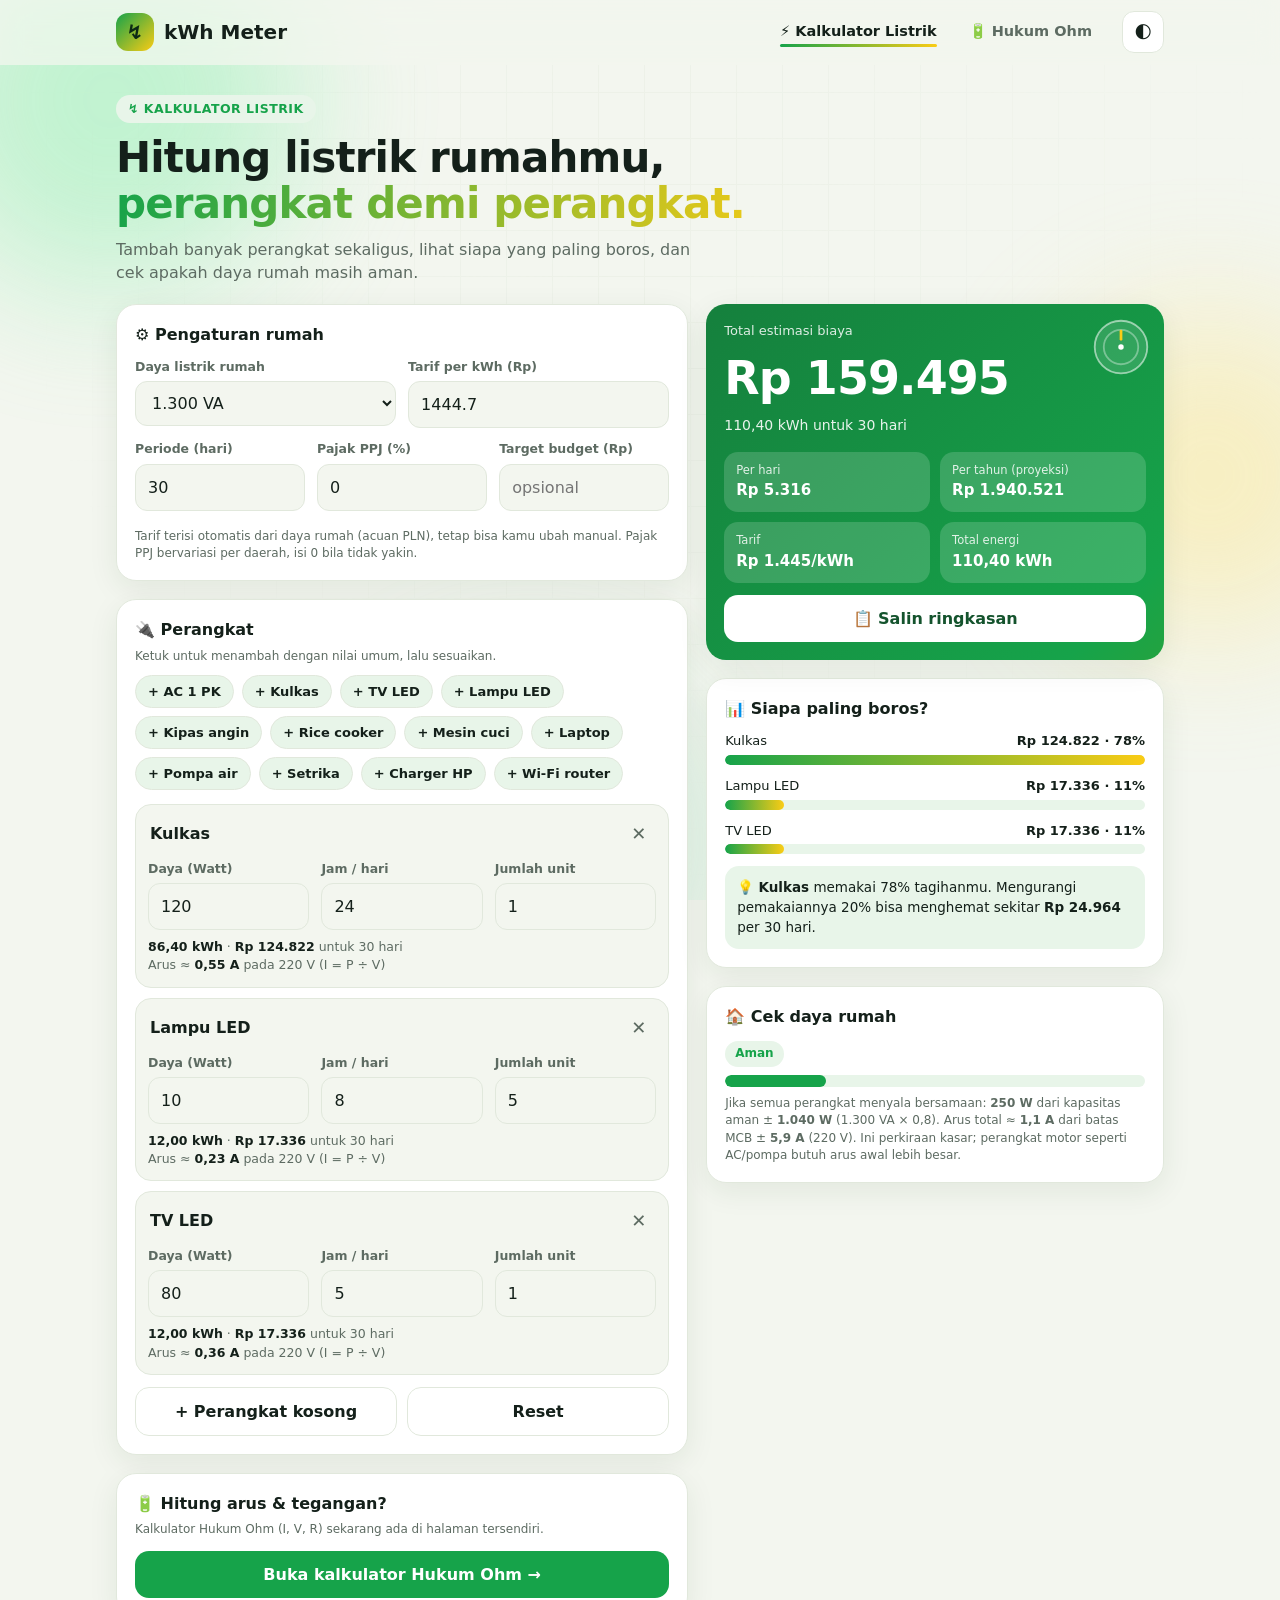
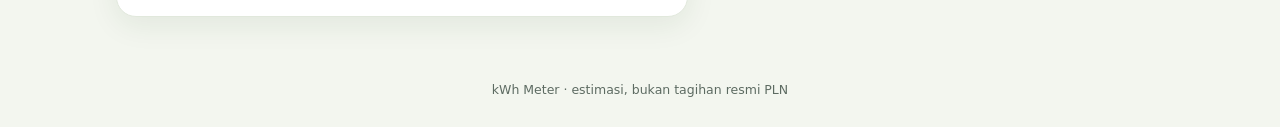
==== website ipas/index.html @ e5e9cfa2 "Kalkulator listrik dan Hukum Ohm" ====
<!DOCTYPE html>
<html lang="id">

<head>
    <meta charset="UTF-8">
    <meta name="viewport" content="width=device-width, initial-scale=1, viewport-fit=cover">
    <meta name="theme-color" content="#16a34a">
    <title>kWh Meter — Kalkulator Listrik</title>
    <link rel="stylesheet" href="css/style.css">
</head>

<body>
    <div class="bg" aria-hidden="true">
        <span class="blob"></span><span class="blob"></span><span class="blob"></span>
        <span class="dot"></span><span class="dot"></span><span class="dot"></span>
        <span class="dot"></span><span class="dot"></span><span class="dot"></span>
    </div>

    <header class="nav">
        <div class="nav-in">
            <a class="logo" href="index.html"><i>↯</i> kWh Meter</a>
            <nav class="menu" id="menu" aria-label="Navigasi utama">
                <a href="index.html" class="active" aria-current="page">⚡ Kalkulator Listrik</a>
                <a href="Ohm.html">🔋 Hukum Ohm</a>
            </nav>
            <div class="nav-actions">
                <button class="icon-btn" id="theme" aria-label="Ganti tema"><span>🌓</span></button>
                <button class="icon-btn burger" id="burger" aria-label="Buka menu" aria-expanded="false"
                    aria-controls="menu"><i></i></button>
            </div>
        </div>
    </header>
    <div class="scrim" id="scrim"></div>

    <main class="wrap">
        <div class="hero">
            <span class="eyebrow">↯ Kalkulator listrik</span>
            <h1>Hitung listrik rumahmu, <em>perangkat demi perangkat.</em></h1>
            <p>Tambah banyak perangkat sekaligus, lihat siapa yang paling boros, dan cek apakah daya rumah masih aman.
            </p>
        </div>

        <div class="grid">
            <div>
                <div class="card">
                    <h2>⚙️ Pengaturan rumah</h2>
                    <div class="row2">
                        <div class="field">
                            <label for="va">Daya listrik rumah</label>
                            <select id="va"></select>
                        </div>
                        <div class="field">
                            <label for="tarif">Tarif per kWh (Rp)</label>
                            <input id="tarif" type="number" inputmode="decimal" min="0">
                        </div>
                    </div>
                    <div class="row3">
                        <div class="field">
                            <label for="hari">Periode (hari)</label>
                            <input id="hari" type="number" inputmode="numeric" min="1" value="30">
                        </div>
                        <div class="field">
                            <label for="ppj">Pajak PPJ (%)</label>
                            <input id="ppj" type="number" inputmode="decimal" min="0" value="0">
                        </div>
                        <div class="field">
                            <label for="budget">Target budget (Rp)</label>
                            <input id="budget" type="number" inputmode="numeric" min="0" placeholder="opsional">
                        </div>
                    </div>
                    <p class="hint">Tarif terisi otomatis dari daya rumah (acuan PLN), tetap bisa kamu ubah manual.
                        Pajak PPJ bervariasi per daerah, isi 0 bila tidak yakin.</p>
                </div>

                <div class="card">
                    <h2>🔌 Perangkat</h2>
                    <p class="hint" style="margin:-6px 0 10px">Ketuk untuk menambah dengan nilai umum, lalu sesuaikan.
                    </p>
                    <div class="chips" id="chips"></div>
                    <div id="list"></div>
                    <div class="btns">
                        <button class="btn btn-ghost" id="addBlank">+ Perangkat kosong</button>
                        <button class="btn btn-ghost" id="reset">Reset</button>
                    </div>
                </div>

                <div class="card">
                    <h2>🔋 Hitung arus &amp; tegangan?</h2>
                    <p class="hint" style="margin:-6px 0 12px">Kalkulator Hukum Ohm (I, V, R) sekarang ada di halaman
                        tersendiri.</p>
                    <div class="btns"><a class="btn btn-primary" href="ohm.html"
                            style="text-align:center;text-decoration:none">Buka kalkulator Hukum Ohm →</a></div>
                </div>
            </div>

            <div>
                <div class="card total" id="totalCard">
                    <svg class="dial" id="dial" viewBox="0 0 64 64" aria-hidden="true">
                        <circle cx="32" cy="32" r="29" fill="rgba(255,255,255,.12)" stroke="rgba(255,255,255,.55)"
                            stroke-width="2" />
                        <g class="disc">
                            <circle cx="32" cy="32" r="19" fill="none" stroke="rgba(255,255,255,.35)"
                                stroke-width="2" />
                            <rect x="30.5" y="13" width="3" height="12" rx="1.5" fill="#facc15" />
                        </g>
                        <circle cx="32" cy="32" r="3" fill="#fff" />
                    </svg>
                    <div class="lbl">Total estimasi biaya</div>
                    <div class="big" id="cost">Rp 0</div>
                    <div class="sub" id="sub">0 kWh untuk 30 hari</div>
                    <div class="stats">
                        <div class="stat"><span>Per hari</span><b id="perDay">-</b></div>
                        <div class="stat"><span>Per tahun (proyeksi)</span><b id="perYear">-</b></div>
                        <div class="stat"><span>Tarif</span><b id="rate">-</b></div>
                        <div class="stat"><span>Total energi</span><b id="token">-</b></div>
                    </div>
                    <div class="btns"><button class="btn" id="copy" style="background:#fff;color:#14532d">📋 Salin
                            ringkasan</button></div>
                </div>

                <div class="card" id="budgetCard" hidden>
                    <h2>🎯 Target budget</h2>
                    <div id="budgetInfo"></div>
                </div>

                <div class="card">
                    <h2>📊 Siapa paling boros?</h2>
                    <div id="bars"></div>
                    <div class="tip" id="tip" style="margin-top:6px"></div>
                </div>

                <div class="card">
                    <h2>🏠 Cek daya rumah</h2>
                    <div id="cap"></div>
                </div>
            </div>
        </div>
    </main>
    <p class="foot">kWh Meter · estimasi, bukan tagihan resmi PLN</p>
    <div class="toast" id="toast" role="status"></div>

    <script src="JS/Common.js"></script>
    <script src="JS/Main.js"></script>
</body>

</html>
---- website ipas/css/style.css ----
/* =========================================================
   kWh Meter — style.css (dipakai index.html & ohm.html)
   ========================================================= */
:root {
    --bg: #f3f6ef;
    --card: #ffffff;
    --ink: #14201a;
    --muted: #5d6b62;
    --line: #e1e8dc;
    --brand: #16a34a;
    --brand2: #facc15;
    --brand-ink: #ffffff;
    --soft: #e8f5e9;
    --warn: #d97706;
    --bad: #dc2626;
    --shadow: 0 8px 30px rgba(20, 60, 30, .08);
    --shadow-lg: 0 18px 44px rgba(20, 60, 30, .16);
    --nav-h: 64px;
    --ease: cubic-bezier(.22, 1, .36, 1);
}

@media (prefers-color-scheme:dark) {
    :root:not([data-theme="light"]) {
        --bg: #0e1511;
        --card: #16201a;
        --ink: #eaf3ec;
        --muted: #93a69a;
        --line: #26352c;
        --brand: #4ade80;
        --brand-ink: #06210f;
        --soft: #1b2c21;
        --shadow: 0 8px 30px rgba(0, 0, 0, .35);
        --shadow-lg: 0 18px 44px rgba(0, 0, 0, .5);
    }
}

:root[data-theme="dark"] {
    --bg: #0e1511;
    --card: #16201a;
    --ink: #eaf3ec;
    --muted: #93a69a;
    --line: #26352c;
    --brand: #4ade80;
    --brand-ink: #06210f;
    --soft: #1b2c21;
    --shadow: 0 8px 30px rgba(0, 0, 0, .35);
    --shadow-lg: 0 18px 44px rgba(0, 0, 0, .5);
}

* {
    box-sizing: border-box;
    margin: 0
}

html {
    scroll-behavior: smooth;
    -webkit-text-size-adjust: 100%
}

body {
    font-family: system-ui, -apple-system, "Segoe UI", Roboto, sans-serif;
    background: var(--bg);
    color: var(--ink);
    line-height: 1.45;
    min-height: 100vh;
    min-height: 100dvh;
    overflow-x: hidden;
    transition: background .35s, color .35s
}

body.lock {
    overflow: hidden
}

a {
    color: inherit
}

button {
    font-family: inherit
}

/* ===== Navbar ===== */
.nav {
    position: sticky;
    top: 0;
    z-index: 50;
    background: color-mix(in srgb, var(--bg) 78%, transparent);
    -webkit-backdrop-filter: blur(14px) saturate(1.4);
    backdrop-filter: blur(14px) saturate(1.4);
    border-bottom: 1px solid transparent;
    transition: border-color .3s, box-shadow .3s
}

.nav.scrolled {
    border-bottom-color: var(--line);
    box-shadow: 0 6px 24px rgba(20, 60, 30, .07)
}

.nav-in {
    max-width: 1080px;
    margin: 0 auto;
    height: var(--nav-h);
    padding: 0 16px;
    display: flex;
    align-items: center;
    gap: 16px
}

.logo {
    display: flex;
    align-items: center;
    gap: 10px;
    font-weight: 800;
    font-size: 20px;
    text-decoration: none;
    margin-right: auto;
    white-space: nowrap
}

.logo i {
    width: 38px;
    height: 38px;
    border-radius: 12px;
    background: linear-gradient(135deg, var(--brand), var(--brand2));
    display: grid;
    place-items: center;
    font-style: normal;
    color: #0b2a14;
    font-size: 20px;
    animation: zap 2.4s ease-in-out infinite
}

.menu {
    display: flex;
    align-items: center;
    gap: 4px
}

.menu a {
    position: relative;
    text-decoration: none;
    font-weight: 700;
    font-size: 14.5px;
    color: var(--muted);
    padding: 9px 14px;
    border-radius: 12px;
    transition: color .2s, background .2s
}

.menu a::after {
    content: "";
    position: absolute;
    left: 14px;
    right: 14px;
    bottom: 5px;
    height: 2.5px;
    border-radius: 3px;
    background: linear-gradient(90deg, var(--brand), var(--brand2));
    transform: scaleX(0);
    transform-origin: left;
    transition: transform .35s var(--ease)
}

.menu a:hover {
    color: var(--ink);
    background: var(--soft)
}

.menu a:hover::after,
.menu a.active::after {
    transform: scaleX(1)
}

.menu a.active {
    color: var(--ink)
}

.nav-actions {
    display: flex;
    align-items: center;
    gap: 8px
}

.icon-btn {
    border: 1px solid var(--line);
    background: var(--card);
    color: var(--ink);
    border-radius: 12px;
    width: 42px;
    height: 42px;
    display: grid;
    place-items: center;
    cursor: pointer;
    font-size: 17px;
    transition: transform .25s var(--ease), border-color .2s, box-shadow .2s
}

.icon-btn:hover {
    border-color: var(--brand);
    box-shadow: 0 4px 14px rgba(22, 163, 74, .2)
}

.icon-btn:active {
    transform: scale(.92)
}

#theme span {
    display: inline-block;
    transition: transform .5s var(--ease)
}

#theme:hover span {
    transform: rotate(200deg)
}

/* Hamburger */
.burger {
    display: none;
    position: relative;
    z-index: 61
}

.burger i,
.burger i::before,
.burger i::after {
    content: "";
    display: block;
    width: 20px;
    height: 2.5px;
    border-radius: 3px;
    background: var(--ink);
    transition: transform .35s var(--ease), background .2s, opacity .2s
}

.burger i {
    position: relative
}

.burger i::before {
    position: absolute;
    top: -6.5px
}

.burger i::after {
    position: absolute;
    top: 6.5px
}

.burger[aria-expanded="true"] i {
    background: transparent
}

.burger[aria-expanded="true"] i::before {
    transform: translateY(6.5px) rotate(45deg)
}

.burger[aria-expanded="true"] i::after {
    transform: translateY(-6.5px) rotate(-45deg)
}

.scrim {
    position: fixed;
    inset: 0;
    z-index: 55;
    background: rgba(6, 20, 12, .5);
    -webkit-backdrop-filter: blur(3px);
    backdrop-filter: blur(3px);
    opacity: 0;
    visibility: hidden;
    transition: opacity .3s, visibility .3s
}

.scrim.show {
    opacity: 1;
    visibility: visible
}

@media(max-width:760px) {
    .burger {
        display: grid
    }

    .menu {
        position: fixed;
        z-index: 60;
        top: 0;
        right: 0;
        bottom: 0;
        width: min(300px, 82vw);
        flex-direction: column;
        align-items: stretch;
        gap: 6px;
        padding: calc(var(--nav-h) + 12px) 16px 24px;
        background: var(--card);
        border-left: 1px solid var(--line);
        box-shadow: var(--shadow-lg);
        transform: translateX(105%);
        visibility: hidden;
        transition: transform .4s var(--ease), visibility .4s
    }

    .menu.open {
        transform: none;
        visibility: visible
    }

    .menu a {
        font-size: 16px;
        padding: 14px 16px;
        background: var(--soft);
        opacity: 0;
        transform: translateX(24px);
        transition: opacity .35s, transform .45s var(--ease), color .2s
    }

    .menu a::after {
        left: 16px;
        right: 16px;
        bottom: 8px
    }

    .menu.open a {
        opacity: 1;
        transform: none
    }

    .menu.open a:nth-child(1) {
        transition-delay: .08s
    }

    .menu.open a:nth-child(2) {
        transition-delay: .14s
    }

    .menu.open a:nth-child(3) {
        transition-delay: .2s
    }
}

/* ===== Layout ===== */
.wrap {
    max-width: 1080px;
    margin: 0 auto;
    padding: 22px 16px 56px
}

.hero {
    padding: 8px 0 20px
}

.hero .eyebrow {
    display: inline-flex;
    align-items: center;
    gap: 6px;
    font-size: 12.5px;
    font-weight: 800;
    letter-spacing: .04em;
    text-transform: uppercase;
    color: var(--brand);
    background: var(--soft);
    padding: 5px 12px;
    border-radius: 99px;
    margin-bottom: 12px
}

.hero h1 {
    font-size: clamp(26px, 5.4vw, 42px);
    line-height: 1.1;
    letter-spacing: -.02em;
    max-width: 680px
}

.hero h1 em {
    font-style: normal;
    background: linear-gradient(100deg, var(--brand), var(--brand2), var(--brand));
    background-size: 220% 100%;
    -webkit-background-clip: text;
    background-clip: text;
    color: transparent;
    animation: gradmove 5s linear infinite
}

.hero p {
    color: var(--muted);
    margin-top: 10px;
    max-width: 580px
}

.grid {
    display: grid;
    grid-template-columns: 1.25fr 1fr;
    gap: 18px;
    align-items: start
}

.grid>div {
    min-width: 0
}

@media(max-width:900px) {
    .grid {
        grid-template-columns: 1fr
    }
}

.card {
    background: var(--card);
    border: 1px solid var(--line);
    border-radius: 20px;
    padding: 18px;
    box-shadow: var(--shadow);
    transition: transform .35s var(--ease), box-shadow .35s, border-color .3s, background .35s
}

.card:hover {
    transform: translateY(-3px);
    box-shadow: var(--shadow-lg);
    border-color: color-mix(in srgb, var(--brand) 35%, var(--line))
}

.card+.card {
    margin-top: 18px
}

h2 {
    font-size: 16px;
    margin-bottom: 12px;
    display: flex;
    align-items: center;
    gap: 8px
}

label {
    display: block;
    font-size: 12.5px;
    font-weight: 600;
    color: var(--muted);
    margin-bottom: 5px
}

input,
select {
    width: 100%;
    padding: 11px 12px;
    border-radius: 12px;
    border: 1.5px solid var(--line);
    background: var(--bg);
    color: var(--ink);
    font: inherit;
    font-size: 16px;
    outline: none;
    transition: border-color .2s, box-shadow .2s, background .2s
}

input:focus,
select:focus {
    border-color: var(--brand);
    box-shadow: 0 0 0 3px color-mix(in srgb, var(--brand) 22%, transparent)
}

.row2 {
    display: grid;
    grid-template-columns: 1fr 1fr;
    gap: 12px
}

.row3 {
    display: grid;
    grid-template-columns: 1fr 1fr 1fr;
    gap: 12px
}

.row2>*,
.row3>* {
    min-width: 0
}

@media(max-width:480px) {
    .row3 {
        grid-template-columns: 1fr 1fr
    }

    .row3>:last-child:nth-child(odd) {
        grid-column: 1/-1
    }

    .card {
        padding: 15px;
        border-radius: 18px
    }
}

@media(max-width:380px) {
    .row2 {
        grid-template-columns: 1fr
    }
}

.field {
    margin-bottom: 12px
}

.hint {
    font-size: 12px;
    color: var(--muted);
    margin-top: 5px
}

.chips {
    display: flex;
    flex-wrap: wrap;
    gap: 8px;
    margin-bottom: 14px
}

.chip {
    border: 1px solid var(--line);
    background: var(--soft);
    color: var(--ink);
    padding: 8px 12px;
    border-radius: 999px;
    font-size: 13px;
    cursor: pointer;
    font-weight: 600;
    transition: transform .2s var(--ease), border-color .2s, background .2s, box-shadow .2s
}

.chip:hover {
    border-color: var(--brand);
    transform: translateY(-2px);
    box-shadow: 0 6px 14px rgba(22, 163, 74, .15)
}

.chip:active {
    transform: scale(.93)
}

.dev {
    border: 1px solid var(--line);
    border-radius: 16px;
    padding: 12px;
    margin-bottom: 10px;
    background: var(--bg);
    transition: border-color .2s
}

.dev:focus-within {
    border-color: var(--brand)
}

.dev-top {
    display: flex;
    gap: 8px;
    align-items: center;
    margin-bottom: 10px
}

.dev-top input {
    font-weight: 700;
    background: transparent;
    border: none;
    padding: 4px 2px;
    border-radius: 6px
}

.dev-top input:focus {
    box-shadow: none;
    background: var(--card)
}

.del {
    border: none;
    background: transparent;
    color: var(--muted);
    font-size: 18px;
    cursor: pointer;
    padding: 6px 10px;
    border-radius: 8px;
    transition: color .2s, background .2s, transform .2s
}

.del:hover {
    color: var(--bad);
    background: color-mix(in srgb, var(--bad) 10%, transparent);
    transform: rotate(90deg)
}

.dev-cost {
    font-size: 12.5px;
    color: var(--muted);
    margin-top: 8px
}

.dev-cost b {
    color: var(--ink)
}

.btn {
    position: relative;
    overflow: hidden;
    border: none;
    border-radius: 14px;
    padding: 12px 16px;
    font: inherit;
    font-weight: 700;
    cursor: pointer;
    transition: transform .2s var(--ease), filter .2s, border-color .2s, background .2s
}

.btn:hover {
    filter: brightness(1.05)
}

.btn:active {
    transform: scale(.97)
}

.btn-primary {
    background: var(--brand);
    color: var(--brand-ink);
    width: 100%
}

.btn-ghost {
    background: transparent;
    border: 1.5px solid var(--line);
    color: var(--ink)
}

.btn-ghost:hover {
    border-color: var(--brand);
    background: var(--soft)
}

.btns {
    display: flex;
    gap: 10px;
    margin-top: 12px;
    flex-wrap: wrap
}

.btns .btn {
    flex: 1 1 140px
}

.ripple {
    position: absolute;
    border-radius: 50%;
    background: rgba(255, 255, 255, .45);
    transform: scale(0);
    animation: ripple .6s ease-out forwards;
    pointer-events: none
}

.btn-ghost .ripple {
    background: color-mix(in srgb, var(--brand) 30%, transparent)
}

@keyframes ripple {
    to {
        transform: scale(3);
        opacity: 0
    }
}

/* ===== Total card ===== */
.total {
    background: linear-gradient(135deg, #15803d, #16a34a 55%, #65a30d);
    background-size: 160% 160%;
    animation: gradshift 9s ease-in-out infinite;
    color: #fff;
    border: none;
    position: relative;
    overflow: hidden
}

.total:hover {
    border-color: transparent
}

.total .lbl {
    font-size: 13px;
    opacity: .85
}

.total .big {
    font-size: clamp(30px, 8vw, 46px);
    font-weight: 800;
    letter-spacing: -.02em;
    margin: 4px 0;
    padding-right: 70px;
    word-break: break-word
}

.total .sub {
    opacity: .9;
    font-size: 14px
}

.stats {
    display: grid;
    grid-template-columns: 1fr 1fr;
    gap: 10px;
    margin-top: 16px
}

.stat {
    background: rgba(255, 255, 255, .16);
    border-radius: 14px;
    padding: 10px 12px;
    min-width: 0;
    transition: background .25s, transform .25s var(--ease)
}

.stat:hover {
    background: rgba(255, 255, 255, .26);
    transform: translateY(-2px)
}

.stat span {
    display: block;
    font-size: 11.5px;
    opacity: .85
}

.stat b {
    font-size: 15px;
    word-break: break-word
}

.total::after {
    content: "";
    position: absolute;
    inset: 0;
    background: linear-gradient(110deg, transparent 35%, rgba(255, 255, 255, .2) 50%, transparent 65%);
    transform: translateX(-120%);
    animation: shine 5s ease-in-out infinite;
    pointer-events: none
}

.dial {
    position: absolute;
    top: 14px;
    right: 14px;
    width: 58px;
    height: 58px
}

.disc {
    transform-origin: 32px 32px;
    animation: spin var(--spin, 6s) linear infinite
}

.bar-row {
    margin-bottom: 12px
}

.bar-top {
    display: flex;
    justify-content: space-between;
    font-size: 13px;
    margin-bottom: 4px;
    gap: 8px
}

.bar-top span {
    min-width: 0;
    overflow: hidden;
    text-overflow: ellipsis;
    white-space: nowrap
}

.bar-top b {
    white-space: nowrap
}

.bar {
    height: 10px;
    background: var(--soft);
    border-radius: 99px;
    overflow: hidden
}

.bar>div {
    height: 100%;
    border-radius: 99px;
    background: linear-gradient(90deg, var(--brand), var(--brand2), var(--brand));
    background-size: 200% 100%;
    animation: gradmove 3s linear infinite;
    transition: width .8s var(--ease)
}

.meter {
    height: 12px;
    border-radius: 99px;
    background: var(--soft);
    overflow: hidden;
    margin: 8px 0
}

.meter>div {
    height: 100%;
    border-radius: 99px;
    transition: width .8s var(--ease), background .3s;
    background: var(--brand)
}

.badge {
    display: inline-block;
    padding: 4px 10px;
    border-radius: 99px;
    font-size: 12px;
    font-weight: 700
}

.ok {
    background: var(--soft);
    color: var(--brand)
}

.warn {
    background: #fef3c7;
    color: #92400e
}

.bad {
    background: #fee2e2;
    color: #991b1b;
    animation: shake .5s
}

.tip {
    background: var(--soft);
    border-radius: 14px;
    padding: 12px;
    font-size: 13.5px
}

.empty {
    text-align: center;
    color: var(--muted);
    padding: 18px 0;
    font-size: 14px
}

/* ===== Hukum Ohm ===== */
.seg {
    display: flex;
    gap: 6px;
    background: var(--soft);
    padding: 5px;
    border-radius: 14px;
    margin-bottom: 14px;
    position: relative
}

.seg button {
    flex: 1;
    border: none;
    background: transparent;
    color: var(--muted);
    padding: 10px 6px;
    border-radius: 10px;
    font-size: 13px;
    font-weight: 700;
    cursor: pointer;
    transition: background .25s, color .25s, box-shadow .25s
}

.seg button.on {
    background: var(--card);
    color: var(--ink);
    box-shadow: 0 2px 8px rgba(0, 0, 0, .1)
}

@media(max-width:420px) {
    .seg button {
        font-size: 12px;
        padding: 10px 2px
    }
}

input[readonly] {
    background: var(--soft);
    border-color: var(--brand);
    font-weight: 800
}

.formula {
    font-family: ui-monospace, Menlo, Consolas, monospace;
    background: var(--soft);
    border-radius: 12px;
    padding: 10px 12px;
    font-size: 13.5px;
    margin-top: 4px;
    word-break: break-word
}

.ohm-grid {
    display: grid;
    grid-template-columns: repeat(3, 1fr);
    gap: 10px;
    margin-bottom: 10px
}

@media(max-width:600px) {
    .ohm-grid {
        grid-template-columns: 1fr
    }
}

.stage {
    background: radial-gradient(circle at 50% 40%, color-mix(in srgb, var(--brand2) 14%, transparent), transparent 70%), var(--soft);
    border-radius: 16px;
    padding: 6px;
    margin-bottom: 12px
}

.circuit {
    display: block;
    width: 100%;
    height: auto;
    max-height: 260px
}

.flow {
    animation: flow var(--flow, 2s) linear infinite
}

.glow {
    opacity: .25;
    transform-box: fill-box;
    transform-origin: center;
    animation: glowp 1.6s ease-in-out infinite
}

.spark {
    transform-box: fill-box;
    transform-origin: center;
    animation: twinkle 1.4s ease-in-out infinite
}

.spark:nth-of-type(2) {
    animation-delay: -.5s
}

.spark:nth-of-type(3) {
    animation-delay: -.9s
}

.paused .flow,
.paused .glow,
.paused .disc,
.paused .spark {
    animation-play-state: paused
}

.results {
    display: grid;
    grid-template-columns: repeat(2, 1fr);
    gap: 10px;
    margin-top: 12px
}

.res {
    background: var(--soft);
    border-radius: 14px;
    padding: 10px 12px;
    min-width: 0;
    transition: transform .25s var(--ease)
}

.res:hover {
    transform: translateY(-2px)
}

.res span {
    display: block;
    font-size: 11.5px;
    color: var(--muted);
    font-weight: 600
}

.res b {
    font-size: 17px;
    word-break: break-word
}

.tri {
    display: block;
    width: 100%;
    max-width: 220px;
    margin: 6px auto 4px
}

.toast {
    position: fixed;
    left: 50%;
    bottom: calc(24px + env(safe-area-inset-bottom));
    transform: translateX(-50%) translateY(80px);
    background: var(--ink);
    color: var(--bg);
    padding: 10px 16px;
    border-radius: 12px;
    font-size: 14px;
    opacity: 0;
    transition: .35s var(--ease);
    pointer-events: none;
    z-index: 70;
    max-width: 90vw;
    text-align: center
}

.toast.show {
    transform: translateX(-50%);
    opacity: 1
}

.foot {
    text-align: center;
    color: var(--muted);
    font-size: 12.5px;
    padding: 8px 16px 28px
}

/* ===== Latar animasi ===== */
.bg {
    position: fixed;
    inset: 0;
    z-index: -1;
    overflow: hidden;
    pointer-events: none
}

.bg::before {
    content: "";
    position: absolute;
    inset: 0;
    background-image: linear-gradient(var(--line) 1px, transparent 1px), linear-gradient(90deg, var(--line) 1px, transparent 1px);
    background-size: 46px 46px;
    opacity: .35;
    -webkit-mask-image: radial-gradient(ellipse at 50% 20%, #000 10%, transparent 70%);
    mask-image: radial-gradient(ellipse at 50% 20%, #000 10%, transparent 70%)
}

.bg .blob {
    position: absolute;
    border-radius: 50%;
    filter: blur(70px);
    opacity: .45;
    animation: float 18s ease-in-out infinite
}

.bg .blob:nth-child(1) {
    width: 380px;
    height: 380px;
    background: #86efac;
    top: -90px;
    left: -80px
}

.bg .blob:nth-child(2) {
    width: 320px;
    height: 320px;
    background: #fde68a;
    top: 35%;
    right: -90px;
    animation-duration: 22s;
    animation-delay: -6s
}

.bg .blob:nth-child(3) {
    width: 300px;
    height: 300px;
    background: #a7f3d0;
    bottom: -90px;
    left: 30%;
    animation-duration: 26s;
    animation-delay: -12s
}

.bg .dot {
    position: absolute;
    bottom: -12px;
    width: 6px;
    height: 6px;
    border-radius: 50%;
    background: var(--brand2);
    box-shadow: 0 0 12px 3px rgba(250, 204, 21, .6);
    opacity: 0;
    animation: rise-dot 12s linear infinite
}

.bg .dot:nth-of-type(4) {
    left: 8%;
    animation-delay: 0s
}

.bg .dot:nth-of-type(5) {
    left: 24%;
    animation-delay: -4s;
    animation-duration: 15s
}

.bg .dot:nth-of-type(6) {
    left: 42%;
    animation-delay: -8s;
    animation-duration: 11s
}

.bg .dot:nth-of-type(7) {
    left: 63%;
    animation-delay: -2s;
    animation-duration: 14s
}

.bg .dot:nth-of-type(8) {
    left: 80%;
    animation-delay: -6s;
    animation-duration: 17s
}

.bg .dot:nth-of-type(9) {
    left: 93%;
    animation-delay: -10s
}

:root[data-theme="dark"] .bg .blob {
    opacity: .18
}

@media (prefers-color-scheme:dark) {
    :root:not([data-theme="light"]) .bg .blob {
        opacity: .18
    }
}

/* ===== Keyframes ===== */
@keyframes float {

    0%,
    100% {
        transform: translate(0, 0) scale(1)
    }

    33% {
        transform: translate(50px, 40px) scale(1.12)
    }

    66% {
        transform: translate(-30px, 70px) scale(.94)
    }
}

@keyframes rise-dot {
    0% {
        transform: translateY(0) scale(.6);
        opacity: 0
    }

    10% {
        opacity: .9
    }

    90% {
        opacity: .5
    }

    100% {
        transform: translateY(-105vh) scale(1.1);
        opacity: 0
    }
}

@keyframes rise {
    from {
        opacity: 0;
        transform: translateY(26px)
    }

    to {
        opacity: 1;
        transform: none
    }
}

@keyframes pop {
    from {
        opacity: 0;
        transform: scale(.9) translateY(-8px)
    }

    to {
        opacity: 1;
        transform: none
    }
}

@keyframes zap {

    0%,
    100% {
        box-shadow: 0 0 0 0 rgba(250, 204, 21, 0);
        transform: scale(1)
    }

    50% {
        box-shadow: 0 0 22px 4px rgba(250, 204, 21, .55);
        transform: scale(1.07) rotate(-4deg)
    }
}

@keyframes gradmove {
    to {
        background-position: -220% 0
    }
}

@keyframes gradshift {

    0%,
    100% {
        background-position: 0 50%
    }

    50% {
        background-position: 100% 50%
    }
}

@keyframes shine {

    0%,
    60% {
        transform: translateX(-120%)
    }

    100% {
        transform: translateX(120%)
    }
}

@keyframes spin {
    to {
        transform: rotate(360deg)
    }
}

@keyframes flow {
    to {
        stroke-dashoffset: -60
    }
}

@keyframes glowp {

    0%,
    100% {
        transform: scale(.85)
    }

    50% {
        transform: scale(1.18)
    }
}

@keyframes twinkle {

    0%,
    100% {
        opacity: .2;
        transform: scale(.6)
    }

    50% {
        opacity: 1;
        transform: scale(1.2)
    }
}

@keyframes shake {

    0%,
    100% {
        transform: none
    }

    25% {
        transform: translateX(-4px)
    }

    75% {
        transform: translateX(4px)
    }
}

.nav {
    animation: slidedown .6s var(--ease) both
}

@keyframes slidedown {
    from {
        transform: translateY(-100%)
    }

    to {
        transform: none
    }
}

.hero .eyebrow,
.hero h1,
.hero p {
    animation: rise .7s var(--ease) both
}

.hero h1 {
    animation-delay: .08s
}

.hero p {
    animation-delay: .16s
}

.hero h1 em {
    animation: gradmove 5s linear infinite
}

.grid .card {
    animation: rise .75s var(--ease) backwards
}

.grid>div>.card:nth-child(1) {
    animation-delay: .1s
}

.grid>div>.card:nth-child(2) {
    animation-delay: .2s
}

.grid>div>.card:nth-child(3) {
    animation-delay: .3s
}

.grid>div>.card:nth-child(4) {
    animation-delay: .4s
}

.grid>div:nth-child(2)>.card:nth-child(1) {
    animation-delay: .18s
}

.dev.new {
    animation: pop .45s cubic-bezier(.2, 1.4, .4, 1)
}

.total {
    animation: rise .75s var(--ease) backwards, gradshift 9s ease-in-out infinite
}

@media (prefers-reduced-motion:reduce) {

    *,
    *::before,
    *::after {
        animation: none !important;
        transition: none !important;
        scroll-behavior: auto !important
    }
}
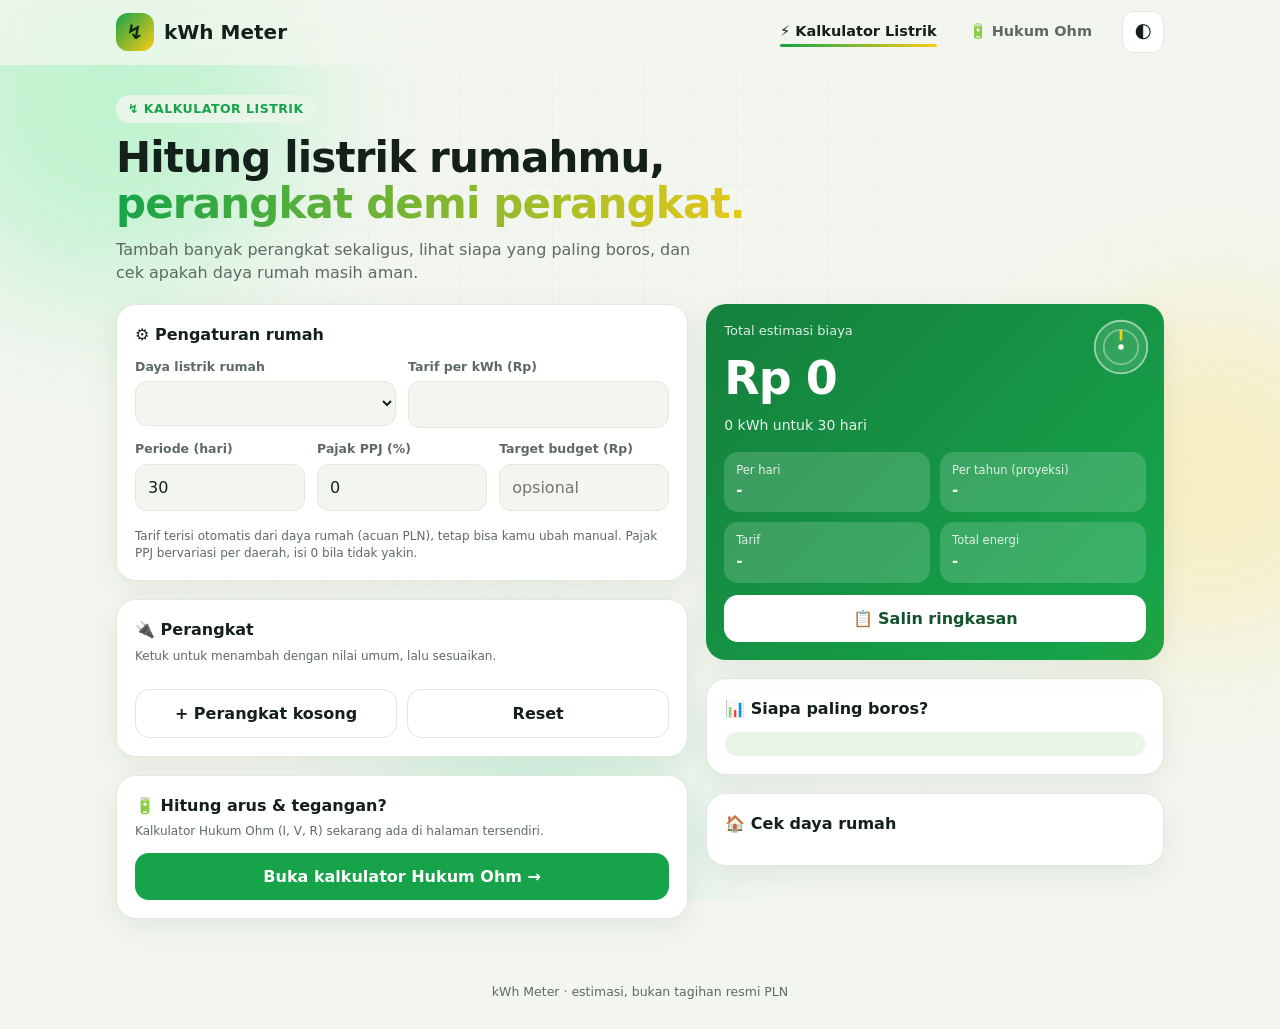
==== commit 959fc0f2: "menambahkan fitur" ====
--- a/website ipas/index.html
+++ b/website ipas/index.html
@@ -21,7 +21,7 @@
             <a class="logo" href="index.html"><i>↯</i> kWh Meter</a>
             <nav class="menu" id="menu" aria-label="Navigasi utama">
                 <a href="index.html" class="active" aria-current="page">⚡ Kalkulator Listrik</a>
-                <a href="Ohm.html">🔋 Hukum Ohm</a>
+                <a href="ohm.html">🔋 Hukum Ohm</a>
             </nav>
             <div class="nav-actions">
                 <button class="icon-btn" id="theme" aria-label="Ganti tema"><span>🌓</span></button>
@@ -139,8 +139,8 @@
     <p class="foot">kWh Meter · estimasi, bukan tagihan resmi PLN</p>
     <div class="toast" id="toast" role="status"></div>
 
-    <script src="JS/Common.js"></script>
-    <script src="JS/Main.js"></script>
+    <script src="JS/common.js"></script>
+    <script src="JS/main.js"></script>
 </body>
 
 </html>
